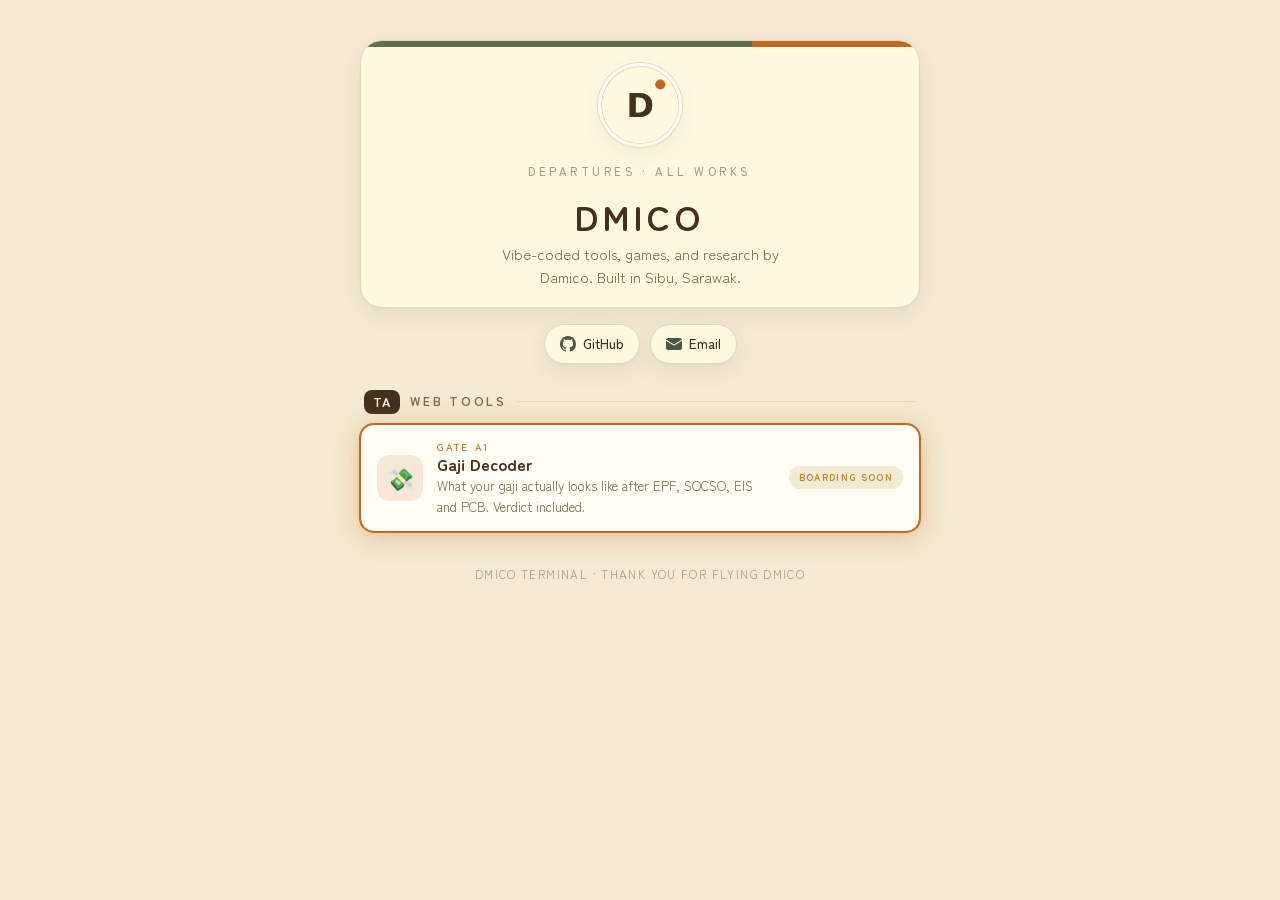
==== index.html @ af53dbb2 "Initialize DMICO Terminal project Add complete departure board site for DMICO works. Static HTML/CSS" ====
<!DOCTYPE html>
<html lang="en">
<head>
  <meta charset="UTF-8" />
  <meta name="viewport" content="width=device-width, initial-scale=1.0" />
  <title>DMICO Terminal</title>
  <meta name="description" content="Departure board for everything DMICO: vibe-coded web tools, games, and research by Damico." />
  <meta name="theme-color" content="#F4EBD2" />

  <!-- Open Graph / social preview -->
  <meta property="og:type" content="website" />
  <meta property="og:title" content="DMICO Terminal" />
  <meta property="og:description" content="Departure board for everything DMICO. Now boarding: vibe-coded tools, games, and research." />
  <meta property="og:url" content="https://ico506.github.io/dmico-terminal/" />
  <meta property="og:image" content="https://ico506.github.io/dmico-terminal/assets/og-image.png" />
  <meta name="twitter:card" content="summary_large_image" />

  <link rel="icon" type="image/png" sizes="32x32" href="./icons/favicon-32.png" />
  <link rel="apple-touch-icon" href="./icons/icon-192.png" />
  <link rel="manifest" href="./manifest.webmanifest" />

  <link rel="preconnect" href="https://fonts.googleapis.com" />
  <link rel="preconnect" href="https://fonts.gstatic.com" crossorigin />
  <link href="https://fonts.googleapis.com/css2?family=Zen+Kaku+Gothic+New:wght@400;500;700&family=Zen+Maru+Gothic:wght@400;500;700&display=swap" rel="stylesheet" />

  <link rel="stylesheet" href="./styles.css" />
</head>
<body>
  <div class="wrap" id="terminal">
    <noscript>
      <p style="text-align:center; padding:2rem 1rem;">
        DMICO Terminal needs JavaScript for the departure board.
        Meanwhile, everything lives at
        <a href="https://github.com/Ico506">github.com/Ico506</a>.
      </p>
    </noscript>
  </div>

  <footer>
    <p>DMICO Terminal · thank you for flying DMICO</p>
  </footer>

  <script src="./links.js"></script>
  <script src="./app.js"></script>
</body>
</html>
---- styles.css ----
/* ============================================================
   DMICO TERMINAL — departure board styles
   Tokens are the dmico-hub palette, verbatim. Source of truth:
   MUSTREAD-NEWCHAT/dmico-brand-design-context.md
   ============================================================ */

:root {
  --paper: #F4EBD2;
  --paper-deep: #EADCBD;
  --surface: #FEFAE0;
  --surface-2: #FFFDF4;
  --ink: #45301E;
  --ink-soft: #7C6A4F;
  --ink-faint: #A89A7C;
  --line: #E3D7BA;

  --accent: #5F6F52;
  --accent-deep: #4B5840;
  --accent-wash: rgba(95, 111, 82, 0.14);

  --lantern: #C4661F;
  --lantern-glow: rgba(196, 102, 31, 0.38);

  --clay: #8A3F1E;
  --amber: #B08A2A;

  --radius: 14px; --radius-lg: 22px; --radius-pill: 999px;
  --shadow: 0 1px 2px rgba(69, 48, 30, 0.05), 0 8px 24px rgba(69, 48, 30, 0.07);

  --display: "Zen Maru Gothic", system-ui, sans-serif;
  --body: "Zen Kaku Gothic New", system-ui, sans-serif;
}

* { box-sizing: border-box; margin: 0; padding: 0; }

html { -webkit-text-size-adjust: 100%; }

body {
  background: var(--paper);
  color: var(--ink);
  font-family: var(--body);
  line-height: 1.55;
  min-height: 100vh;
  padding: 20px 16px 40px;
}

.wrap {
  max-width: 560px;
  margin: 0 auto;
}

/* ---------- identity header (airport information sign) ---------- */

.board-header {
  background: var(--surface);
  border: 1px solid var(--line);
  border-radius: var(--radius-lg);
  box-shadow: var(--shadow);
  padding: 22px 20px 18px;
  text-align: center;
  position: relative;
  overflow: hidden;
}

.board-header::before {
  /* the sign's accent strip */
  content: "";
  position: absolute;
  top: 0; left: 0; right: 0;
  height: 6px;
  background: linear-gradient(90deg, var(--accent) 0%, var(--accent) 70%, var(--lantern) 70%);
}

.avatar {
  width: 84px;
  height: 84px;
  border-radius: 50%;
  border: 3px solid var(--surface-2);
  box-shadow: 0 0 0 1px var(--line), var(--shadow);
  object-fit: cover;
  margin-bottom: 10px;
}

.board-title {
  font-family: var(--display);
  font-weight: 700;
  font-size: 1.9rem;
  letter-spacing: 0.14em;
}

.board-sub {
  font-family: var(--display);
  font-size: 0.72rem;
  font-weight: 500;
  letter-spacing: 0.3em;
  color: var(--ink-faint);
  text-transform: uppercase;
  margin-bottom: 8px;
}

.tagline {
  color: var(--ink-soft);
  font-size: 0.92rem;
  max-width: 40ch;
  margin: 0 auto;
}

/* ---------- socials strip ---------- */

.socials {
  display: flex;
  justify-content: center;
  flex-wrap: wrap;
  gap: 10px;
  margin: 16px 0 4px;
}

.social-pill {
  display: inline-flex;
  align-items: center;
  gap: 7px;
  min-height: 40px;
  padding: 6px 15px;
  background: var(--surface);
  border: 1px solid var(--line);
  border-radius: var(--radius-pill);
  box-shadow: var(--shadow);
  color: var(--ink);
  font-family: var(--display);
  font-weight: 500;
  font-size: 0.85rem;
  text-decoration: none;
  transition: transform 0.15s ease, border-color 0.15s ease;
}

.social-pill:hover, .social-pill:focus-visible {
  transform: translateY(-2px);
  border-color: var(--accent);
}

.social-pill svg { width: 16px; height: 16px; fill: var(--accent-deep); }

/* ---------- sections ("terminals") ---------- */

.terminal-section { margin-top: 26px; }

.terminal-head {
  display: flex;
  align-items: center;
  gap: 10px;
  margin-bottom: 10px;
  padding: 0 4px;
}

.terminal-badge {
  font-family: var(--display);
  font-weight: 700;
  font-size: 0.8rem;
  background: var(--ink);
  color: var(--surface);
  border-radius: 8px;
  padding: 2px 9px;
  letter-spacing: 0.08em;
}

.terminal-name {
  font-family: var(--display);
  font-weight: 700;
  font-size: 0.78rem;
  letter-spacing: 0.22em;
  text-transform: uppercase;
  color: var(--ink-soft);
}

.terminal-head::after {
  content: "";
  flex: 1;
  height: 1px;
  background: var(--line);
}

/* ---------- departure cards (gates) ---------- */

.gate-list {
  display: flex;
  flex-direction: column;
  gap: 12px;
  list-style: none;
}

.gate-card {
  display: flex;
  align-items: center;
  gap: 14px;
  background: var(--surface);
  border: 1px solid var(--line);
  border-radius: var(--radius);
  box-shadow: var(--shadow);
  padding: 14px 16px;
  min-height: 64px;
  color: inherit;
  text-decoration: none;
  transition: transform 0.15s ease, border-color 0.15s ease, box-shadow 0.15s ease;
}

a.gate-card:hover, a.gate-card:focus-visible {
  transform: translateY(-2px);
  border-color: var(--accent);
  box-shadow: 0 2px 4px rgba(69,48,30,0.06), 0 12px 28px rgba(69,48,30,0.10);
}

.gate-card.is-static { cursor: default; }

.gate-badge {
  flex: none;
  width: 46px;
  height: 46px;
  display: grid;
  place-items: center;
  background: var(--paper-deep);
  border-radius: 12px;
  font-size: 1.35rem;
  overflow: hidden;
}

.gate-badge img { width: 100%; height: 100%; object-fit: cover; }

.gate-info { flex: 1; min-width: 0; }

.gate-no {
  font-family: var(--display);
  font-weight: 500;
  font-size: 0.62rem;
  letter-spacing: 0.24em;
  color: var(--ink-faint);
  text-transform: uppercase;
}

.gate-title {
  font-family: var(--display);
  font-weight: 700;
  font-size: 1.02rem;
  line-height: 1.3;
}

.gate-desc {
  font-size: 0.82rem;
  color: var(--ink-soft);
  margin-top: 1px;
}

/* ---------- status chips ---------- */

.chip {
  flex: none;
  font-family: var(--display);
  font-weight: 700;
  font-size: 0.6rem;
  letter-spacing: 0.14em;
  text-transform: uppercase;
  border-radius: var(--radius-pill);
  padding: 4px 10px;
  white-space: nowrap;
}

.chip-now-boarding { background: var(--lantern); color: var(--surface-2); animation: lantern-pulse 2.4s ease-in-out infinite; }
.chip-boarding-soon { background: rgba(176, 138, 42, 0.16); color: var(--amber); }
.chip-arrived { background: var(--accent-wash); color: var(--accent-deep); }
.chip-delayed { background: rgba(138, 63, 30, 0.12); color: var(--clay); }

@keyframes lantern-pulse {
  0%, 100% { box-shadow: 0 0 0 0 var(--lantern-glow); }
  50% { box-shadow: 0 0 0 7px rgba(196, 102, 31, 0); }
}

/* ---------- featured card: the lit lantern ---------- */

.gate-card.is-featured {
  border-color: var(--lantern);
  box-shadow: 0 0 0 1px var(--lantern), 0 4px 26px var(--lantern-glow);
  background: var(--surface-2);
}

.gate-card.is-featured .gate-badge { background: rgba(196, 102, 31, 0.14); }
.gate-card.is-featured .gate-no { color: var(--lantern); }

/* ---------- entrance animation ---------- */

.gate-card, .board-header, .socials {
  animation: arrive 0.45s ease both;
}

.gate-card:nth-child(1) { animation-delay: 0.05s; }
.gate-card:nth-child(2) { animation-delay: 0.11s; }
.gate-card:nth-child(3) { animation-delay: 0.17s; }
.gate-card:nth-child(4) { animation-delay: 0.23s; }
.gate-card:nth-child(5) { animation-delay: 0.29s; }
.gate-card:nth-child(6) { animation-delay: 0.35s; }

@keyframes arrive {
  from { opacity: 0; transform: translateY(10px); }
  to { opacity: 1; transform: translateY(0); }
}

@media (prefers-reduced-motion: reduce) {
  .gate-card, .board-header, .socials { animation: none; }
  .chip-now-boarding { animation: none; }
  .gate-card, .social-pill { transition: none; }
}

/* ---------- footer ---------- */

footer {
  margin-top: 34px;
  text-align: center;
  font-size: 0.72rem;
  color: var(--ink-faint);
  font-family: var(--display);
  letter-spacing: 0.12em;
  text-transform: uppercase;
}

footer a { color: var(--ink-soft); }

/* ---------- focus visibility ---------- */

a:focus-visible {
  outline: 2px solid var(--accent);
  outline-offset: 3px;
  border-radius: var(--radius);
}

/* ---------- slightly wider screens ---------- */

@media (min-width: 600px) {
  body { padding-top: 40px; }
  .board-title { font-size: 2.2rem; }
}
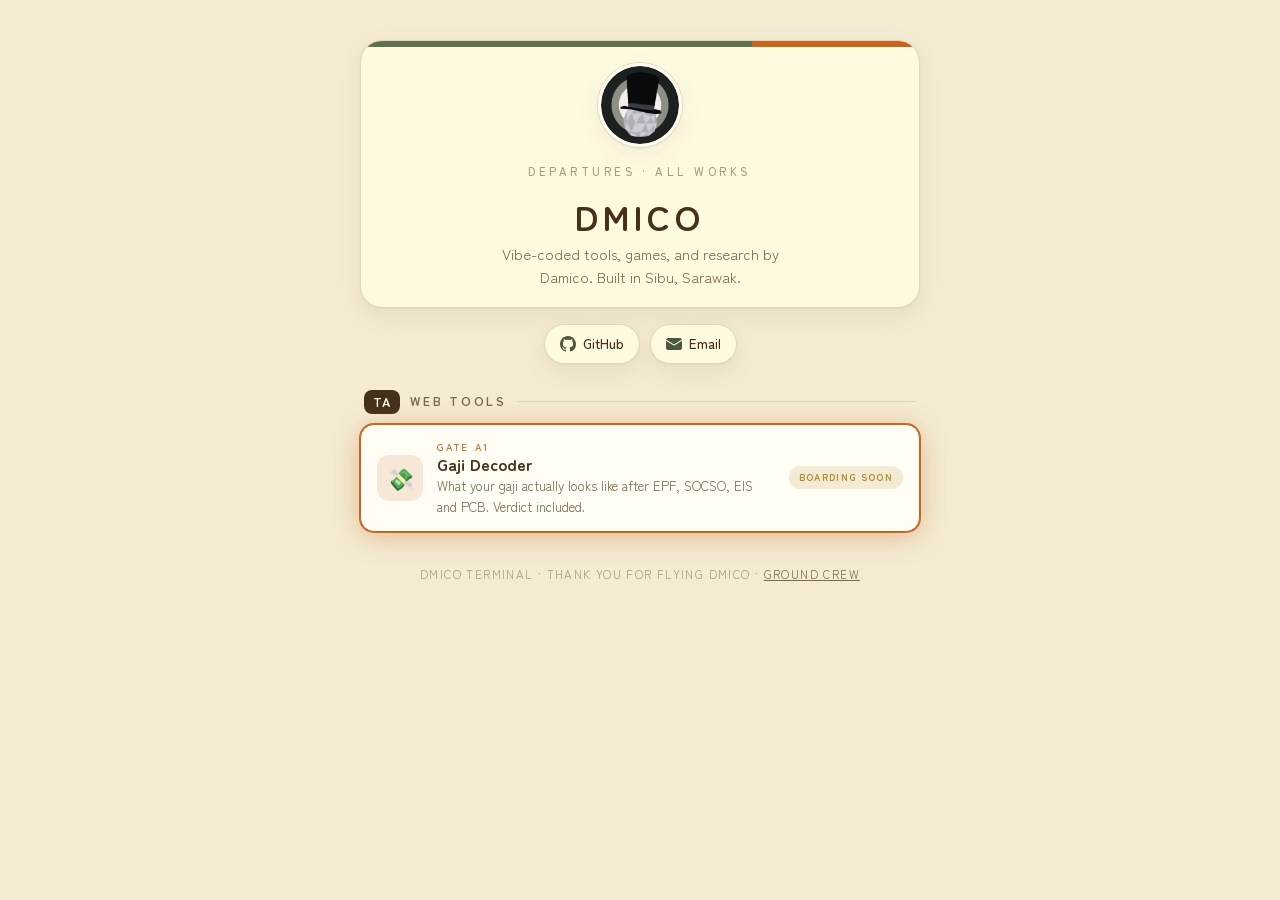
==== commit 349ff4ef: "Add owner GUIDE, editor GitHub save, and cache bump Add GUIDE.md (owner's guide) documenting files, " ====
--- a/index.html
+++ b/index.html
@@ -37,7 +37,7 @@
   </div>
 
   <footer>
-    <p>DMICO Terminal · thank you for flying DMICO</p>
+    <p>DMICO Terminal · thank you for flying DMICO · <a href="./editor.html" title="Board editor">ground crew</a></p>
   </footer>
 
   <script src="./links.js"></script>
--- a/styles.css
+++ b/styles.css
@@ -284,6 +284,36 @@
 .gate-card.is-featured .gate-badge { background: rgba(196, 102, 31, 0.14); }
 .gate-card.is-featured .gate-no { color: var(--lantern); }
 
+/* ---------- embed cards (trailers, demos) ---------- */
+
+.gate-card.is-embed { flex-wrap: wrap; }
+
+.gate-title-link {
+  color: inherit;
+  text-decoration: underline;
+  text-decoration-color: var(--accent);
+  text-underline-offset: 3px;
+}
+
+.gate-title-link:hover { color: var(--accent-deep); }
+
+.embed-wrap {
+  width: 100%;
+  aspect-ratio: 16 / 9;
+  border-radius: 10px;
+  overflow: hidden;
+  margin-top: 12px;
+  background: var(--paper-deep);
+  border: 1px solid var(--line);
+}
+
+.embed-wrap iframe {
+  width: 100%;
+  height: 100%;
+  border: 0;
+  display: block;
+}
+
 /* ---------- entrance animation ---------- */
 
 .gate-card, .board-header, .socials {
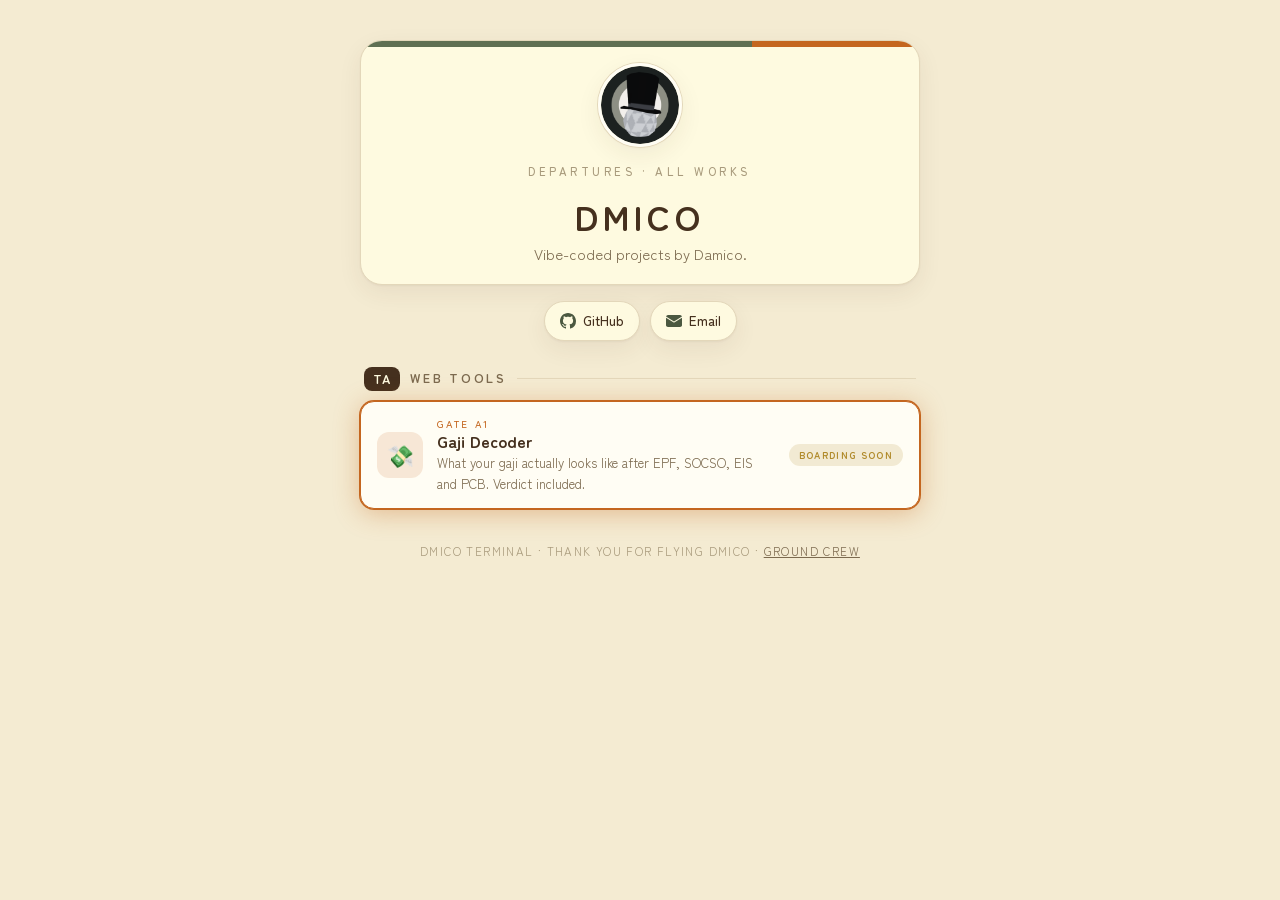
==== commit 53630574: "Update copy, assets, and cache version Refresh site branding and assets: replace OG image and app ic" ====
--- a/index.html
+++ b/index.html
@@ -4,13 +4,13 @@
   <meta charset="UTF-8" />
   <meta name="viewport" content="width=device-width, initial-scale=1.0" />
   <title>DMICO Terminal</title>
-  <meta name="description" content="Departure board for everything DMICO: vibe-coded web tools, games, and research by Damico." />
+  <meta name="description" content="Departure board for everything DMICO: vibe-coded projects by Damico." />
   <meta name="theme-color" content="#F4EBD2" />
 
   <!-- Open Graph / social preview -->
   <meta property="og:type" content="website" />
   <meta property="og:title" content="DMICO Terminal" />
-  <meta property="og:description" content="Departure board for everything DMICO. Now boarding: vibe-coded tools, games, and research." />
+  <meta property="og:description" content="Departure board for everything DMICO. Now boarding: vibe-coded projects by Damico." />
   <meta property="og:url" content="https://ico506.github.io/dmico-terminal/" />
   <meta property="og:image" content="https://ico506.github.io/dmico-terminal/assets/og-image.png" />
   <meta name="twitter:card" content="summary_large_image" />
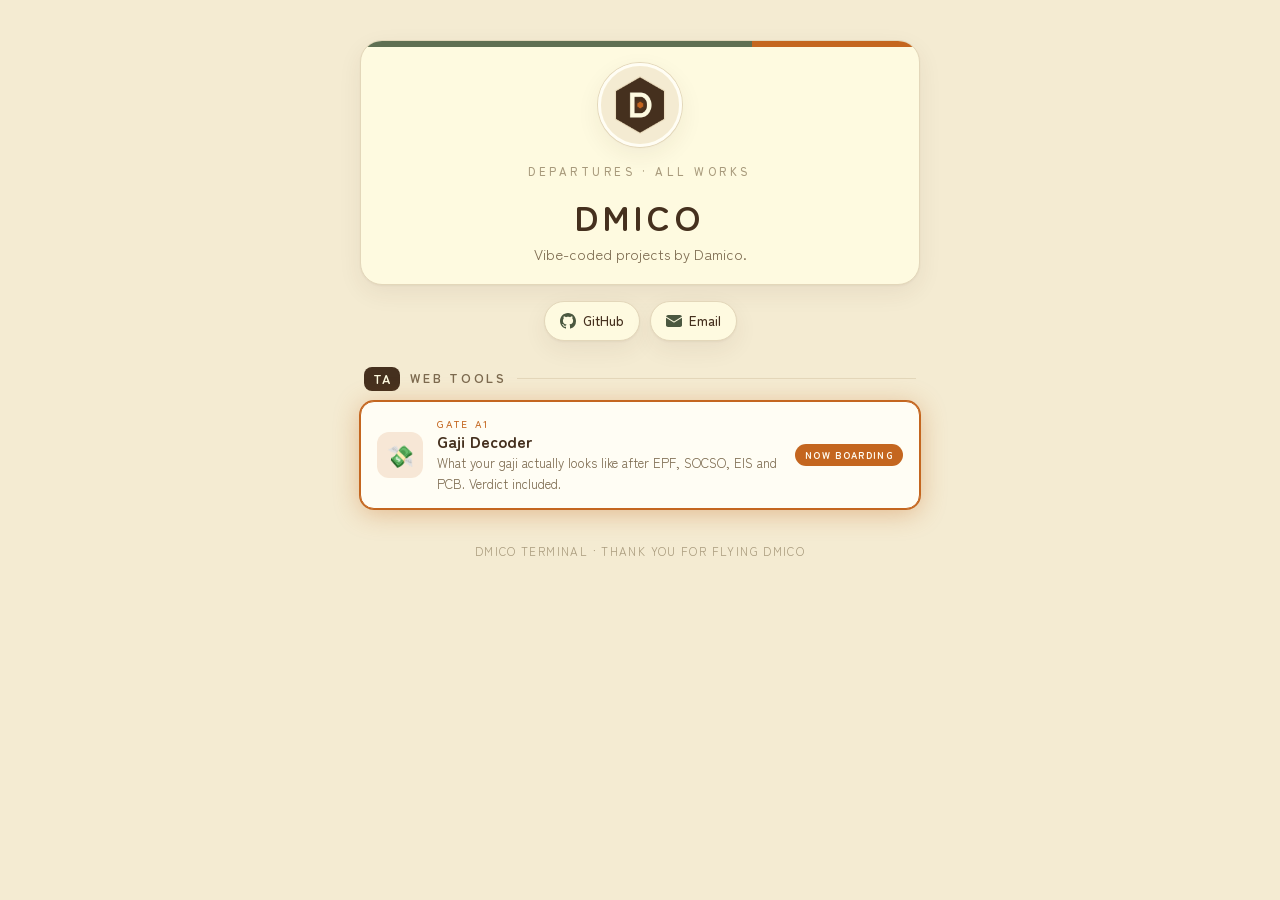
==== commit 55e5d120: "Remove editor footer link, update docs Removed the 'ground crew' link from the footer and updated GU" ====
--- a/index.html
+++ b/index.html
@@ -37,7 +37,7 @@
   </div>
 
   <footer>
-    <p>DMICO Terminal · thank you for flying DMICO · <a href="./editor.html" title="Board editor">ground crew</a></p>
+    <p>DMICO Terminal · thank you for flying DMICO</p>
   </footer>
 
   <script src="./links.js"></script>
